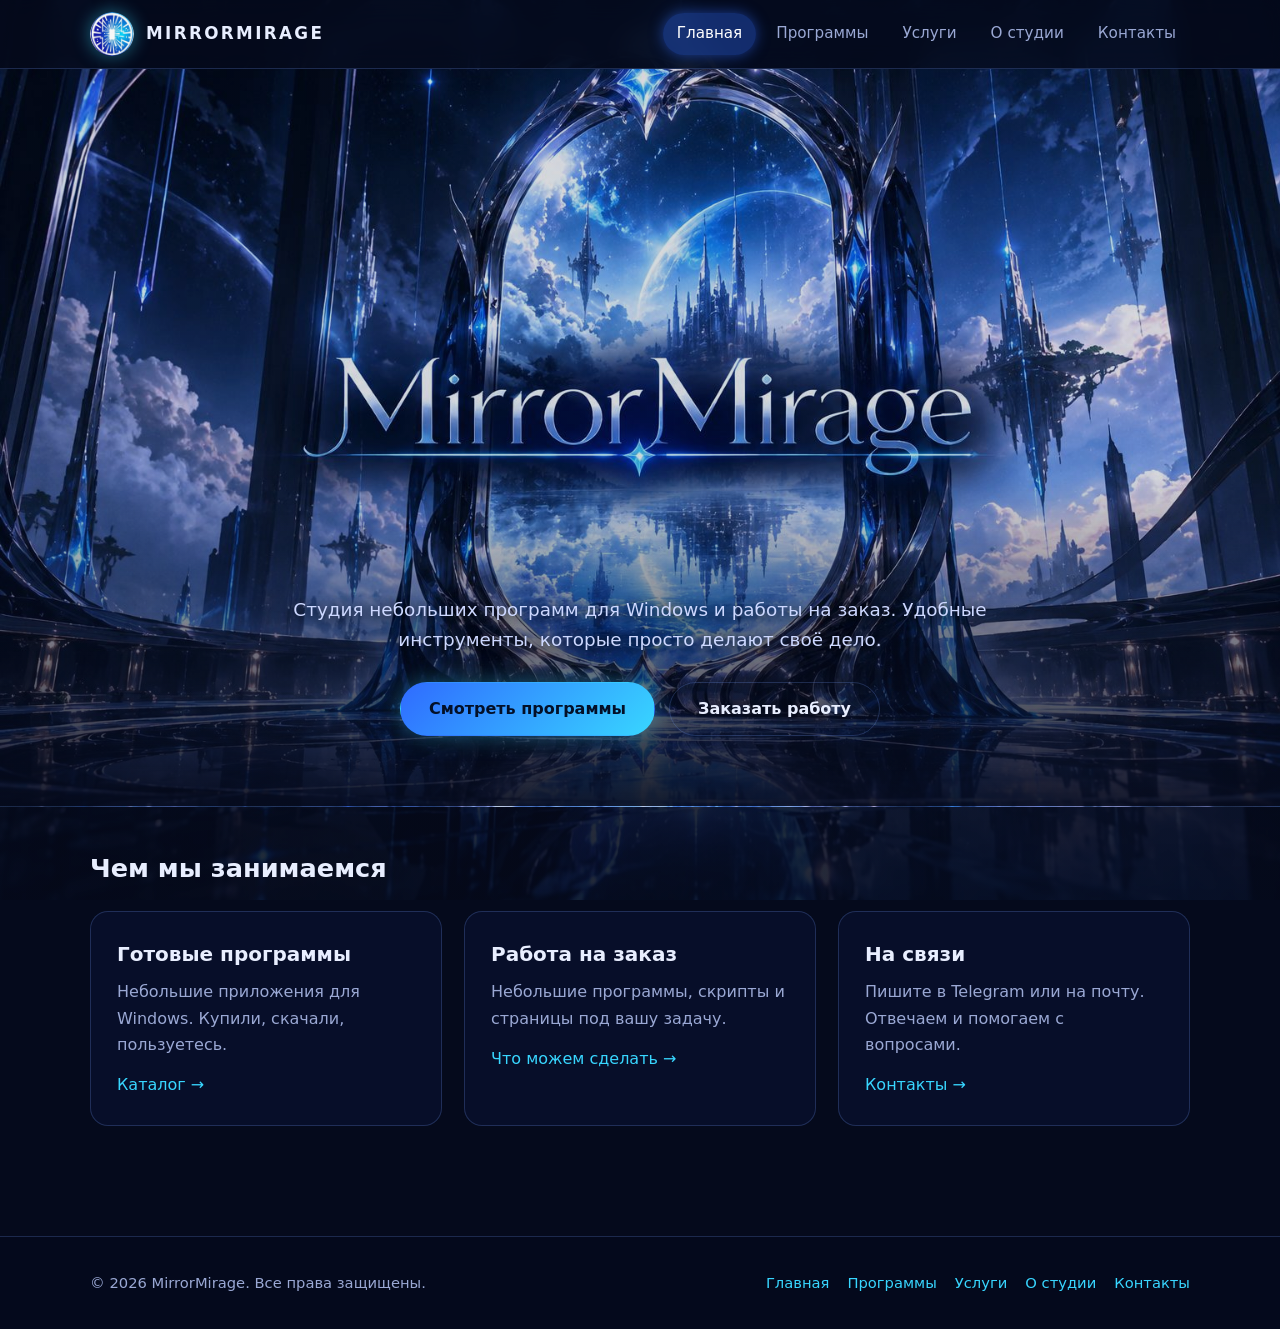
==== index.html @ e8e582c9 "Сайт студии MirrorMirage: публикация через GitHub Pages" ====
<!DOCTYPE html>
<html lang="ru">
<head>
  <meta charset="UTF-8">
  <meta name="viewport" content="width=device-width, initial-scale=1">
  <title>Главная — MirrorMirage</title>
  <meta name="description" content="MirrorMirage — студия программ для Windows и работы на заказ.">
  <link rel="icon" type="image/png" href="images/favicon.png">
  <link rel="stylesheet" href="style.css">
</head>
<body class="bg-portal">

<header class="site">
  <div class="container">
    <a class="brand" href="index.html">
      <img src="images/icon.png" alt="Логотип MirrorMirage">
      <span>MIRRORMIRAGE</span>
    </a>
    <nav><ul><li><a href="index.html" class="active">Главная</a></li><li><a href="programs.html">Программы</a></li><li><a href="services.html">Услуги</a></li><li><a href="about.html">О студии</a></li><li><a href="contacts.html">Контакты</a></li></ul></nav>
  </div>
</header>


<main>
  <section class="hero-banner">
    <div class="hero-inner">
      <h1 class="hero-title">MIRRORMIRAGE</h1>
      <p class="lead">Студия небольших программ для Windows и работы на заказ.
      Удобные инструменты, которые просто делают своё дело.</p>
      <div class="actions">
        <a class="btn" href="programs.html">Смотреть программы</a>
        <a class="btn ghost" href="services.html">Заказать работу</a>
      </div>
    </div>
  </section>

  <section class="block">
    <div class="container">
      <h2>Чем мы занимаемся</h2>
      <div class="grid">
        <div class="card">
          <h3>Готовые программы</h3>
          <p>Небольшие приложения для Windows. Купили, скачали, пользуетесь.</p>
          <a href="programs.html">Каталог →</a>
        </div>
        <div class="card">
          <h3>Работа на заказ</h3>
          <p>Небольшие программы, скрипты и страницы под вашу задачу.</p>
          <a href="services.html">Что можем сделать →</a>
        </div>
        <div class="card">
          <h3>На связи</h3>
          <p>Пишите в Telegram или на почту. Отвечаем и помогаем с вопросами.</p>
          <a href="contacts.html">Контакты →</a>
        </div>
      </div>
    </div>
  </section>
</main>


<footer class="site">
  <div class="container">
    <div>© 2026 MirrorMirage. Все права защищены.</div>
    <ul><li><a href="index.html">Главная</a></li><li><a href="programs.html">Программы</a></li><li><a href="services.html">Услуги</a></li><li><a href="about.html">О студии</a></li><li><a href="contacts.html">Контакты</a></li></ul>
  </div>
</footer>

</body>
</html>
---- style.css ----
/* ============================================================
   MirrorMirage — общий стиль сайта
   Все страницы подключают этот один файл.
   Хотите поменять цвет сайта — меняйте значения в блоке :root.
   ============================================================ */

:root {
  --bg: #050a1c;            /* самый тёмный синий — основа фона */
  --bg-2: #0a1233;          /* чуть светлее, для карточек */
  --blue: #2f6bff;          /* основной синий */
  --cyan: #38d6ff;          /* яркий голубой для свечения */
  --text: #e8eeff;          /* основной цвет текста */
  --muted: #9aa8d4;         /* приглушённый текст */
  --line: rgba(120, 160, 255, 0.22);   /* тонкие рамки */
  --glass: rgba(10, 18, 51, 0.62);     /* «матовое стекло» карточек */
}

* { box-sizing: border-box; margin: 0; padding: 0; }

html { scroll-behavior: smooth; }

body {
  font-family: "Segoe UI", Roboto, system-ui, sans-serif;
  background: var(--bg);
  color: var(--text);
  line-height: 1.65;
  min-height: 100vh;
  /* Фоновая картинка страницы задаётся классом на <body> */
  background-size: cover;
  background-position: center;
  background-attachment: fixed;
}
/* Тёмная вуаль поверх картинки, чтобы текст читался */
body::before {
  content: "";
  position: fixed; inset: 0; z-index: -1;
  background: linear-gradient(180deg, rgba(5,10,28,.72) 0%, rgba(5,10,28,.88) 100%);
}
body.bg-portal  { background-image: url("images/bg-portal.jpg"); }
body.bg-citadel { background-image: url("images/bg-citadel.jpg"); }

a { color: var(--cyan); text-decoration: none; }
a:hover { text-decoration: underline; }

.container { width: min(1100px, 92%); margin: 0 auto; }

/* ---------- Шапка ---------- */
header.site {
  position: sticky; top: 0; z-index: 10;
  background: rgba(5, 10, 28, .72);
  backdrop-filter: blur(12px);
  border-bottom: 1px solid var(--line);
}
header.site .container {
  display: flex; align-items: center; justify-content: space-between;
  padding: 12px 0; gap: 16px; flex-wrap: wrap;
}
.brand { display: flex; align-items: center; gap: 12px; color: var(--text); }
.brand:hover { text-decoration: none; }
.brand img { width: 44px; height: 44px; border-radius: 50%; box-shadow: 0 0 18px rgba(56,214,255,.45); }
.brand span { font-weight: 700; letter-spacing: .14em; font-size: 1.05rem; }

nav ul { list-style: none; display: flex; gap: 6px; flex-wrap: wrap; }
nav a {
  display: block; padding: 8px 14px; border-radius: 999px;
  color: var(--muted); font-size: .95rem; transition: .2s;
}
nav a:hover { color: var(--text); background: rgba(47,107,255,.18); text-decoration: none; }
nav a.active { color: #fff; background: rgba(47,107,255,.35); box-shadow: 0 0 14px rgba(47,107,255,.5); }

/* ---------- Кнопки ---------- */
.btn {
  display: inline-block; padding: 13px 28px; border-radius: 999px;
  font-weight: 600; border: 1px solid transparent; cursor: pointer;
  background: linear-gradient(135deg, var(--blue), var(--cyan));
  color: #031028; transition: .25s; font-size: 1rem;
  box-shadow: 0 0 22px rgba(56,214,255,.35);
}
.btn:hover { transform: translateY(-2px); box-shadow: 0 0 34px rgba(56,214,255,.6); text-decoration: none; }
.btn.ghost {
  background: transparent; color: var(--text);
  border-color: var(--line); box-shadow: none;
}
.btn.ghost:hover { border-color: var(--cyan); box-shadow: 0 0 18px rgba(56,214,255,.3); }

/* ---------- Главный экран ---------- */
.hero { text-align: center; padding: 110px 0 90px; }
.hero img.big-icon {
  width: 150px; height: 150px; border-radius: 50%;
  box-shadow: 0 0 50px rgba(56,214,255,.55);
  animation: float 6s ease-in-out infinite;
}
@keyframes float { 50% { transform: translateY(-12px); } }
.hero h1 {
  font-size: clamp(2.2rem, 6vw, 4rem); margin: 28px 0 14px;
  letter-spacing: .08em;
  background: linear-gradient(90deg, #fff, var(--cyan));
  -webkit-background-clip: text; background-clip: text; color: transparent;
}
.hero p.lead { max-width: 640px; margin: 0 auto 34px; color: var(--muted); font-size: 1.15rem; }
.hero .actions { display: flex; gap: 14px; justify-content: center; flex-wrap: wrap; }

/* ---------- Заголовок страницы ---------- */
.page-title { text-align: center; padding: 70px 0 30px; }
.page-title h1 {
  font-size: clamp(1.9rem, 4.5vw, 2.8rem); letter-spacing: .06em;
  background: linear-gradient(90deg, #fff, var(--cyan));
  -webkit-background-clip: text; background-clip: text; color: transparent;
}
.page-title p { color: var(--muted); max-width: 620px; margin: 12px auto 0; }

/* ---------- Секции и карточки ---------- */
section.block { padding: 40px 0; }
section.block > .container > h2 { margin-bottom: 22px; font-size: 1.6rem; }

.grid { display: grid; gap: 22px; grid-template-columns: repeat(auto-fit, minmax(260px, 1fr)); }

.card {
  background: var(--glass); border: 1px solid var(--line);
  border-radius: 18px; padding: 26px;
  backdrop-filter: blur(8px); transition: .25s;
}
.card:hover { border-color: var(--cyan); box-shadow: 0 0 28px rgba(56,214,255,.18); transform: translateY(-3px); }
.card h3 { margin-bottom: 8px; font-size: 1.25rem; }
.card p { color: var(--muted); margin-bottom: 14px; }
.card .tag {
  display: inline-block; font-size: .78rem; padding: 3px 10px; border-radius: 999px;
  background: rgba(56,214,255,.14); color: var(--cyan); margin-bottom: 12px;
}
.card .price { font-size: 1.1rem; font-weight: 700; color: #fff; margin: 4px 0 16px; }
.card .placeholder-shot {
  height: 140px; border-radius: 12px; margin-bottom: 16px;
  border: 1px dashed var(--line); display: grid; place-items: center;
  color: var(--muted); font-size: .85rem;
  background: repeating-linear-gradient(45deg, rgba(47,107,255,.06) 0 10px, transparent 10px 20px);
}

.steps { counter-reset: step; list-style: none; display: grid; gap: 16px; }
.steps li {
  counter-increment: step; background: var(--glass); border: 1px solid var(--line);
  border-radius: 14px; padding: 18px 20px 18px 66px; position: relative;
}
.steps li::before {
  content: counter(step); position: absolute; left: 18px; top: 50%; transform: translateY(-50%);
  width: 34px; height: 34px; border-radius: 50%; display: grid; place-items: center;
  background: linear-gradient(135deg, var(--blue), var(--cyan)); color: #031028; font-weight: 700;
}

.note {
  border-left: 3px solid var(--cyan); background: rgba(56,214,255,.08);
  padding: 14px 18px; border-radius: 0 12px 12px 0; color: var(--muted); margin-top: 22px;
}

/* ---------- Подвал ---------- */
footer.site {
  margin-top: 70px; padding: 34px 0; border-top: 1px solid var(--line);
  background: rgba(5, 10, 28, .75); color: var(--muted); font-size: .92rem;
}
footer.site .container { display: flex; justify-content: space-between; gap: 20px; flex-wrap: wrap; align-items: center; }
footer.site ul { list-style: none; display: flex; gap: 18px; flex-wrap: wrap; }

/* ---------- Телефон ---------- */
@media (max-width: 640px) {
  body { background-attachment: scroll; }
  .hero { padding: 70px 0 60px; }
  header.site .container { justify-content: center; }
}

/* ---------- Баннер главной страницы ----------
   На картинке уже написано «MirrorMirage», поэтому на компьютере
   заголовок скрыт (но остаётся для поисковиков и экранных чтецов),
   а на телефоне картинка обрезается и заголовок показывается текстом. */
.hero-banner {
  min-height: 82vh; display: flex; align-items: flex-end; justify-content: center;
  text-align: center; padding: 40px 0 70px;
  background:
    linear-gradient(180deg, rgba(5,10,28,.15) 0%, rgba(5,10,28,.15) 55%, rgba(5,10,28,.92) 100%),
    url("images/bg-citadel.jpg") center / cover no-repeat;
  border-bottom: 1px solid var(--line);
}
.hero-inner { width: min(760px, 92%); }
.hero-title {
  position: absolute; width: 1px; height: 1px; overflow: hidden; clip: rect(0 0 0 0);
}
.hero-banner .lead { color: #cdd8ff; font-size: 1.15rem; margin: 0 auto 26px; text-shadow: 0 2px 12px #000; }
.hero-banner .actions { display: flex; gap: 14px; justify-content: center; flex-wrap: wrap; }

@media (max-width: 700px) {
  .hero-banner {
    min-height: 70vh; align-items: center;
    background:
      linear-gradient(180deg, rgba(5,10,28,.55), rgba(5,10,28,.85)),
      url("images/bg-portal.jpg") center / cover no-repeat;
  }
  .hero-title {
    position: static; width: auto; height: auto; clip: auto; overflow: visible;
    font-size: 2.2rem; letter-spacing: .08em; margin-bottom: 14px;
    background: linear-gradient(90deg, #fff, var(--cyan));
    -webkit-background-clip: text; background-clip: text; color: transparent;
  }
}
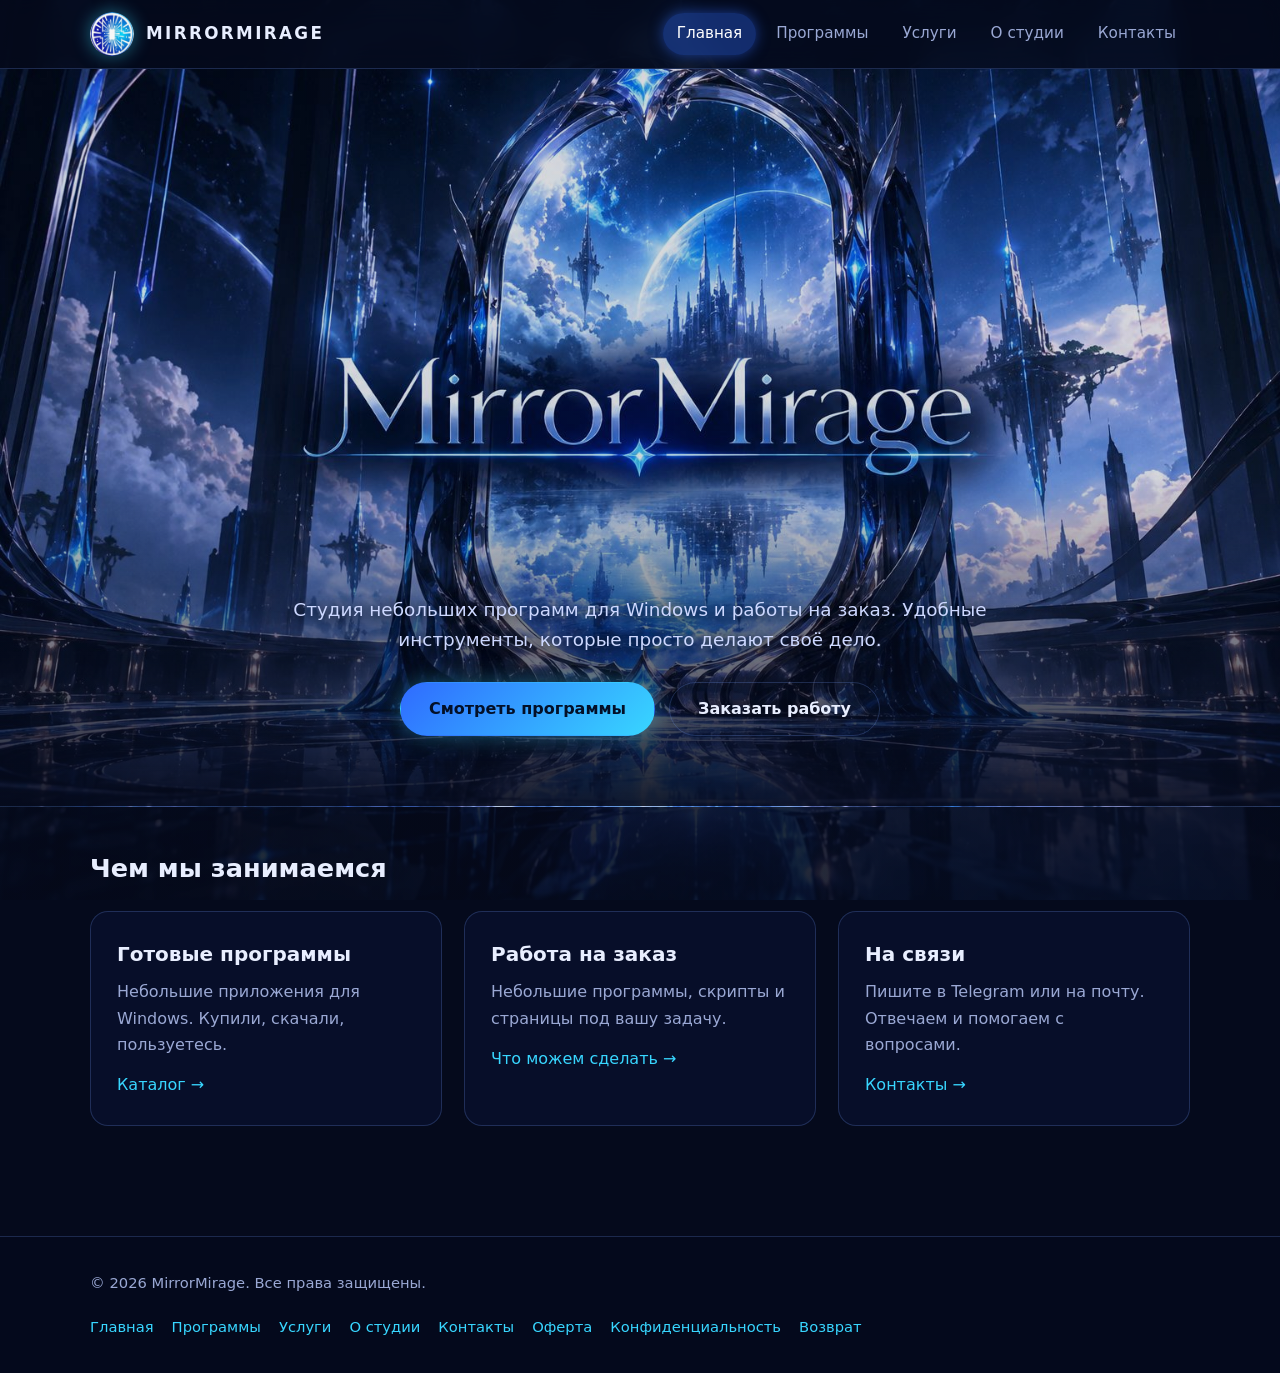
==== commit 913c25a2: "Юридические страницы для Robokassa: оферта, конфиденциальность, возврат, оплата прошла/не прошла Co-" ====
--- a/index.html
+++ b/index.html
@@ -62,7 +62,7 @@
 <footer class="site">
   <div class="container">
     <div>© 2026 MirrorMirage. Все права защищены.</div>
-    <ul><li><a href="index.html">Главная</a></li><li><a href="programs.html">Программы</a></li><li><a href="services.html">Услуги</a></li><li><a href="about.html">О студии</a></li><li><a href="contacts.html">Контакты</a></li></ul>
+    <ul><li><a href="index.html">Главная</a></li><li><a href="programs.html">Программы</a></li><li><a href="services.html">Услуги</a></li><li><a href="about.html">О студии</a></li><li><a href="contacts.html">Контакты</a></li><li><a href="oferta.html">Оферта</a></li><li><a href="privacy.html">Конфиденциальность</a></li><li><a href="refund.html">Возврат</a></li></ul>
   </div>
 </footer>
 
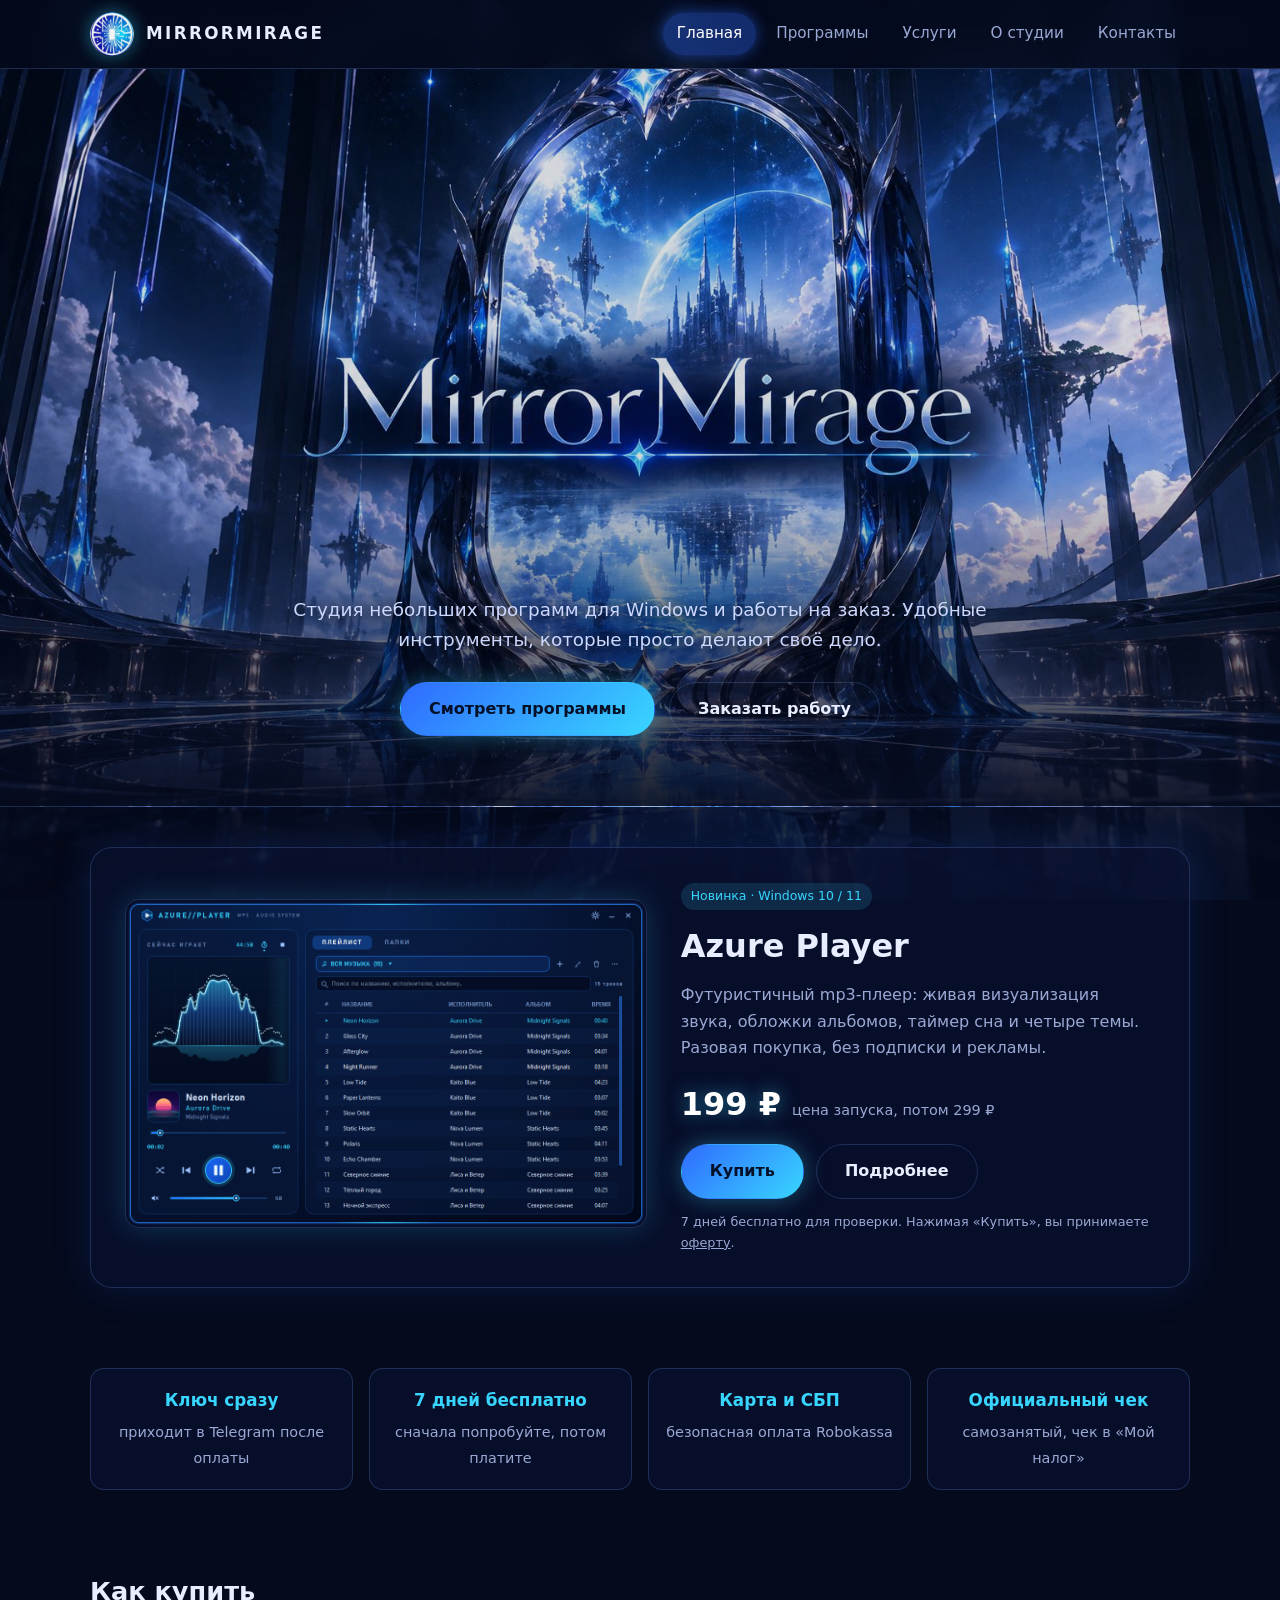
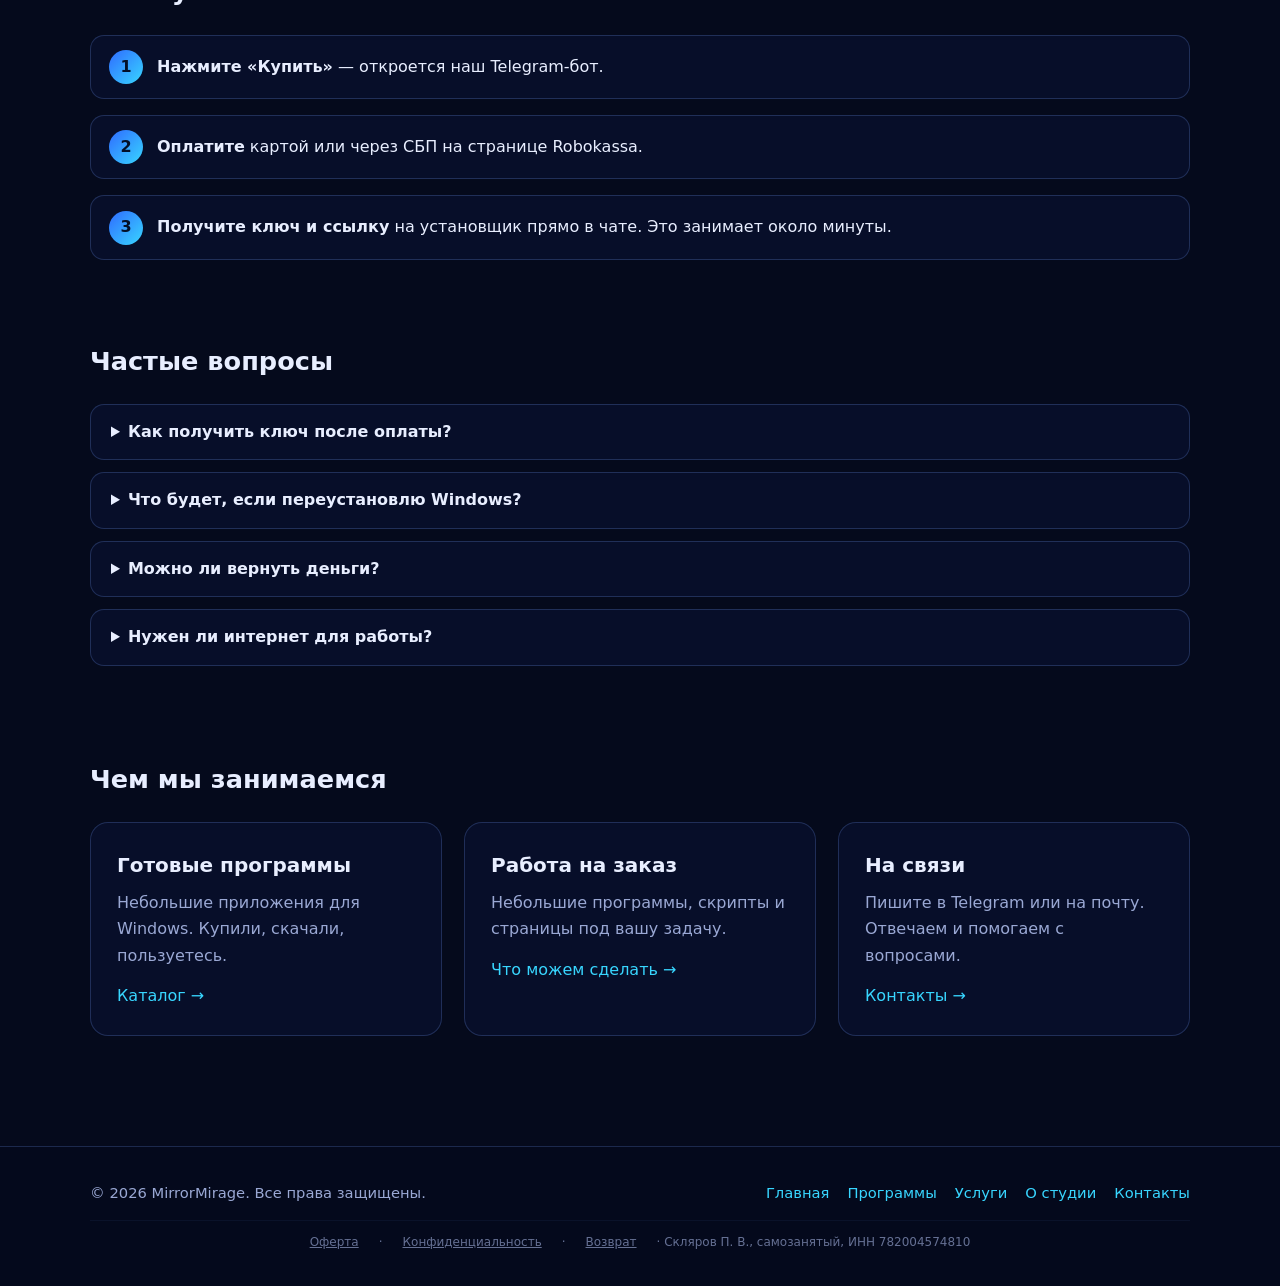
==== commit 0e468987: "Сайт как магазин: витрина, кнопки «Купить», блок доверия, FAQ, мелкие юр. ссылки Co-Authored-By: Cla" ====
--- a/index.html
+++ b/index.html
@@ -36,6 +36,57 @@
 
   <section class="block">
     <div class="container">
+      <div class="showcase">
+        <a href="azure-player.html"><img src="images/azure-player/library.png" alt="Azure Player — плеер для mp3"></a>
+        <div>
+          <span class="tag">Новинка · Windows 10 / 11</span>
+          <h2>Azure Player</h2>
+          <p>Футуристичный mp3-плеер: живая визуализация звука, обложки альбомов, таймер сна и четыре темы. Разовая покупка, без подписки и рекламы.</p>
+          <div class="price-big">199 ₽ <small>цена запуска, потом 299 ₽</small></div>
+          <div class="actions">
+            <a class="btn" href="https://t.me/Mirrormiragebot?start=buy_azure_player">Купить</a>
+            <a class="btn ghost" href="azure-player.html">Подробнее</a>
+          </div>
+          <p class="fine">7 дней бесплатно для проверки. Нажимая «Купить», вы принимаете <a href="oferta.html">оферту</a>.</p>
+        </div>
+      </div>
+    </div>
+  </section>
+
+  <section class="block">
+    <div class="container">
+      <div class="trust">
+        <div><b>Ключ сразу</b><span>приходит в Telegram после оплаты</span></div>
+        <div><b>7 дней бесплатно</b><span>сначала попробуйте, потом платите</span></div>
+        <div><b>Карта и СБП</b><span>безопасная оплата Robokassa</span></div>
+        <div><b>Официальный чек</b><span>самозанятый, чек в «Мой налог»</span></div>
+      </div>
+    </div>
+  </section>
+
+  <section class="block">
+    <div class="container">
+      <h2>Как купить</h2>
+      <ol class="steps">
+        <li><b>Нажмите «Купить»</b> — откроется наш Telegram-бот.</li>
+        <li><b>Оплатите</b> картой или через СБП на странице Robokassa.</li>
+        <li><b>Получите ключ и ссылку</b> на установщик прямо в чате. Это занимает около минуты.</li>
+      </ol>
+    </div>
+  </section>
+
+  <section class="block">
+    <div class="container">
+      <h2>Частые вопросы</h2>
+      <details class="faq"><summary>Как получить ключ после оплаты?</summary><p>Бот пришлёт его в Telegram сам, как только оплата пройдёт. Если вдруг не пришёл, напишите нам в Telegram или на почту, мы выдадим вручную.</p></details>
+      <details class="faq"><summary>Что будет, если переустановлю Windows?</summary><p>Напишите нам в Telegram или на почту, мы поможем восстановить доступ.</p></details>
+      <details class="faq"><summary>Можно ли вернуть деньги?</summary><p>Да, если ключ не пришёл, не активируется по нашей вине или программа не запустилась и мы не смогли это исправить: полностью, в течение 14 дней. Подробности на странице <a href="refund.html">возврата</a>. Но сначала можно 7 дней пользоваться бесплатно.</p></details>
+      <details class="faq"><summary>Нужен ли интернет для работы?</summary><p>Нет, плеер работает без интернета.</p></details>
+    </div>
+  </section>
+
+  <section class="block">
+    <div class="container">
       <h2>Чем мы занимаемся</h2>
       <div class="grid">
         <div class="card">
@@ -62,7 +113,10 @@
 <footer class="site">
   <div class="container">
     <div>© 2026 MirrorMirage. Все права защищены.</div>
-    <ul><li><a href="index.html">Главная</a></li><li><a href="programs.html">Программы</a></li><li><a href="services.html">Услуги</a></li><li><a href="about.html">О студии</a></li><li><a href="contacts.html">Контакты</a></li><li><a href="oferta.html">Оферта</a></li><li><a href="privacy.html">Конфиденциальность</a></li><li><a href="refund.html">Возврат</a></li></ul>
+    <ul><li><a href="index.html">Главная</a></li><li><a href="programs.html">Программы</a></li><li><a href="services.html">Услуги</a></li><li><a href="about.html">О студии</a></li><li><a href="contacts.html">Контакты</a></li></ul>
+  </div>
+  <div class="container legal">
+    <a href="oferta.html">Оферта</a> · <a href="privacy.html">Конфиденциальность</a> · <a href="refund.html">Возврат</a> · Скляров П. В., самозанятый, ИНН 782004574810
   </div>
 </footer>
 
--- a/style.css
+++ b/style.css
@@ -199,3 +199,39 @@
     -webkit-background-clip: text; background-clip: text; color: transparent;
   }
 }
+
+/* ---------- Магазин: витрина, доверие, вопросы ---------- */
+.card .price small { display: block; font-size: .8rem; font-weight: 400; color: var(--muted); }
+.card .btn + .btn { margin-left: 8px; }
+
+.showcase {
+  display: grid; gap: 34px; grid-template-columns: 1.1fr 1fr; align-items: center;
+  background: var(--glass); border: 1px solid var(--line); border-radius: 22px;
+  padding: 34px; box-shadow: 0 0 40px rgba(47,107,255,.15);
+}
+.showcase img { width: 100%; border-radius: 14px; border: 1px solid var(--line); box-shadow: 0 0 30px rgba(56,214,255,.2); }
+.showcase .tag { display: inline-block; font-size: .78rem; padding: 3px 10px; border-radius: 999px; background: rgba(56,214,255,.14); color: var(--cyan); }
+.showcase h2 { font-size: 2rem; margin: 10px 0; }
+.showcase p { color: var(--muted); margin-bottom: 16px; }
+.showcase .price-big { font-size: 2rem; font-weight: 700; color: #fff; text-shadow: 0 0 18px rgba(56,214,255,.5); margin-bottom: 4px; }
+.showcase .price-big small { font-size: .9rem; font-weight: 400; color: var(--muted); text-shadow: none; }
+.showcase .actions { display: flex; gap: 12px; flex-wrap: wrap; margin-top: 14px; }
+.showcase .fine { font-size: .8rem; margin: 12px 0 0; }
+
+.trust { display: grid; gap: 16px; grid-template-columns: repeat(auto-fit, minmax(200px, 1fr)); }
+.trust div { text-align: center; padding: 18px 14px; border: 1px solid var(--line); border-radius: 14px; background: var(--glass); }
+.trust b { display: block; color: var(--cyan); font-size: 1.05rem; margin-bottom: 4px; }
+.trust span { color: var(--muted); font-size: .9rem; }
+
+details.faq { background: var(--glass); border: 1px solid var(--line); border-radius: 14px; padding: 14px 20px; margin-bottom: 12px; }
+details.faq summary { cursor: pointer; font-weight: 600; }
+details.faq p { color: var(--muted); margin-top: 10px; }
+
+/* Юридические ссылки: мелко и спокойно, но всегда доступны */
+footer.site .legal { margin-top: 14px; padding-top: 12px; border-top: 1px solid rgba(120,160,255,.1); font-size: .75rem; opacity: .65; justify-content: center; }
+footer.site .legal a { color: var(--muted); text-decoration: underline; }
+footer.site .legal a:hover { color: var(--text); }
+.fine { font-size: .8rem; color: var(--muted); }
+.fine a { color: var(--muted); text-decoration: underline; }
+
+@media (max-width: 800px) { .showcase { grid-template-columns: 1fr; padding: 22px; } }
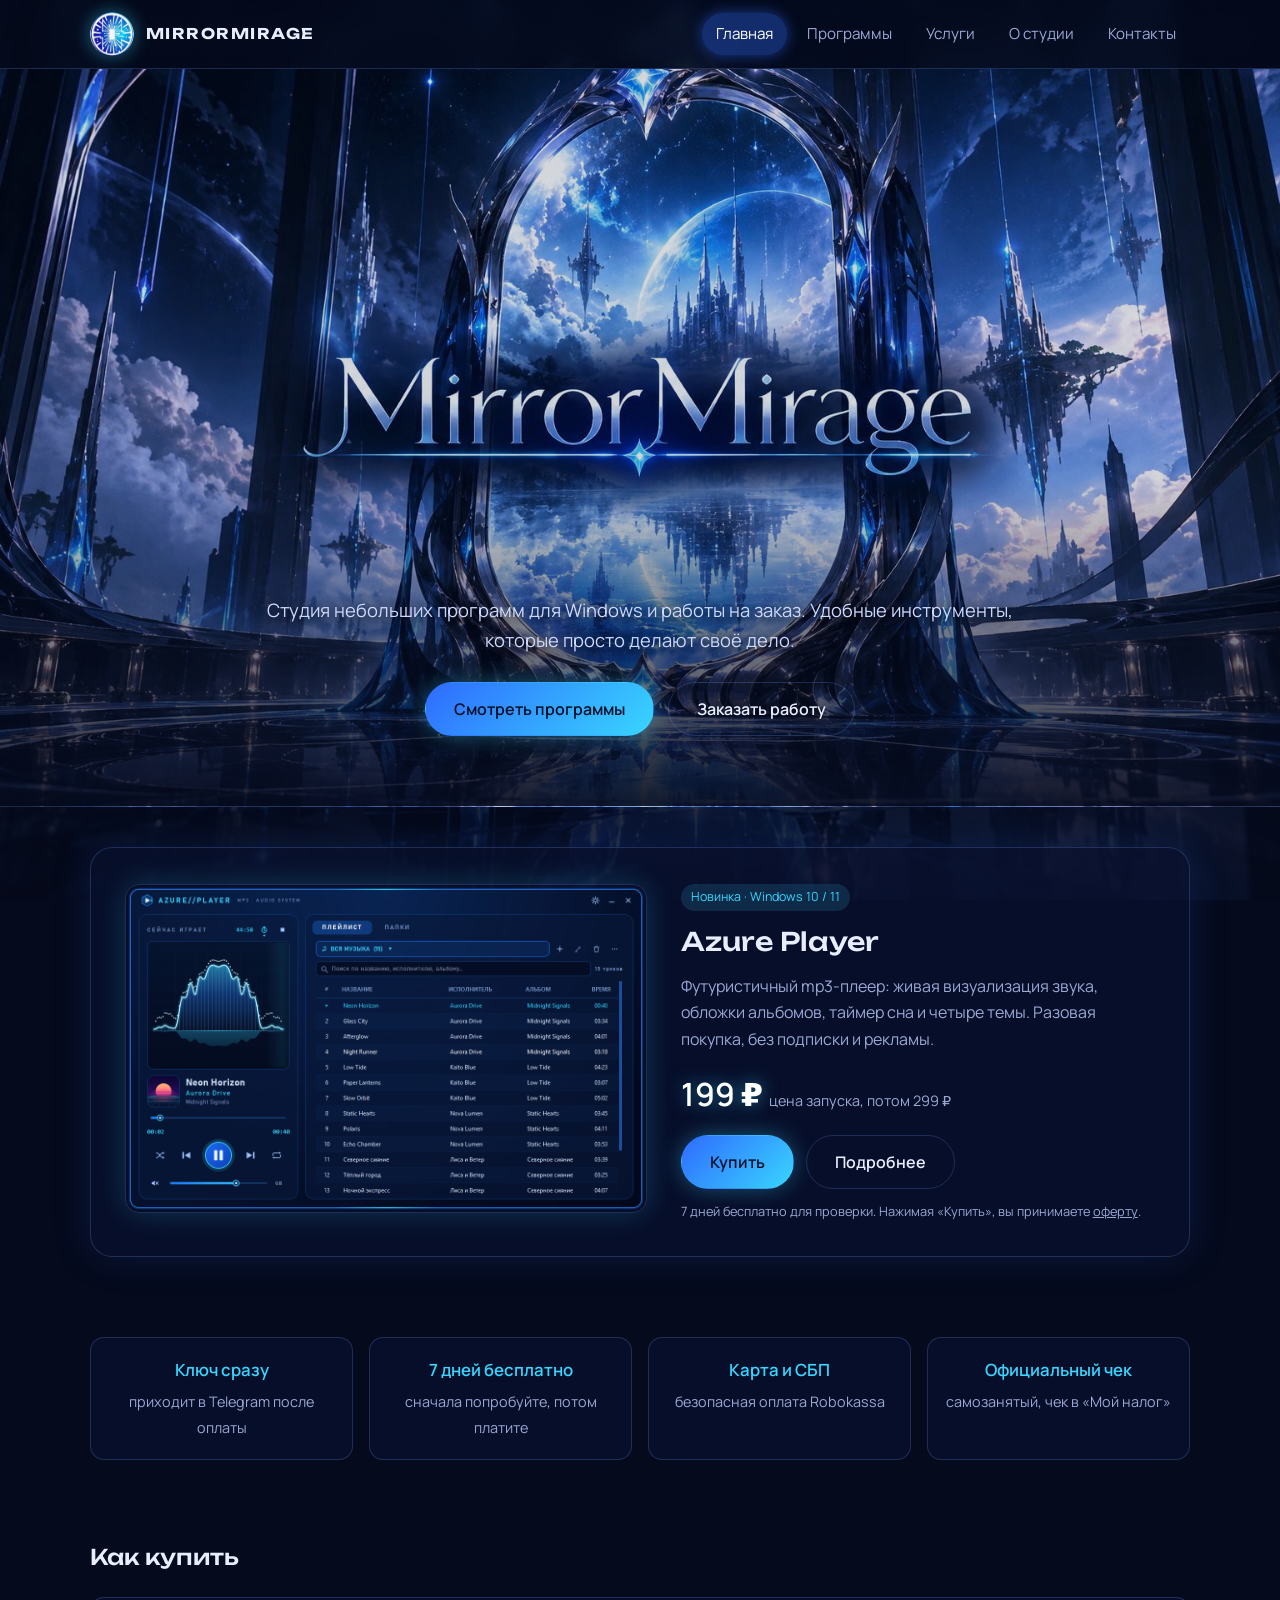
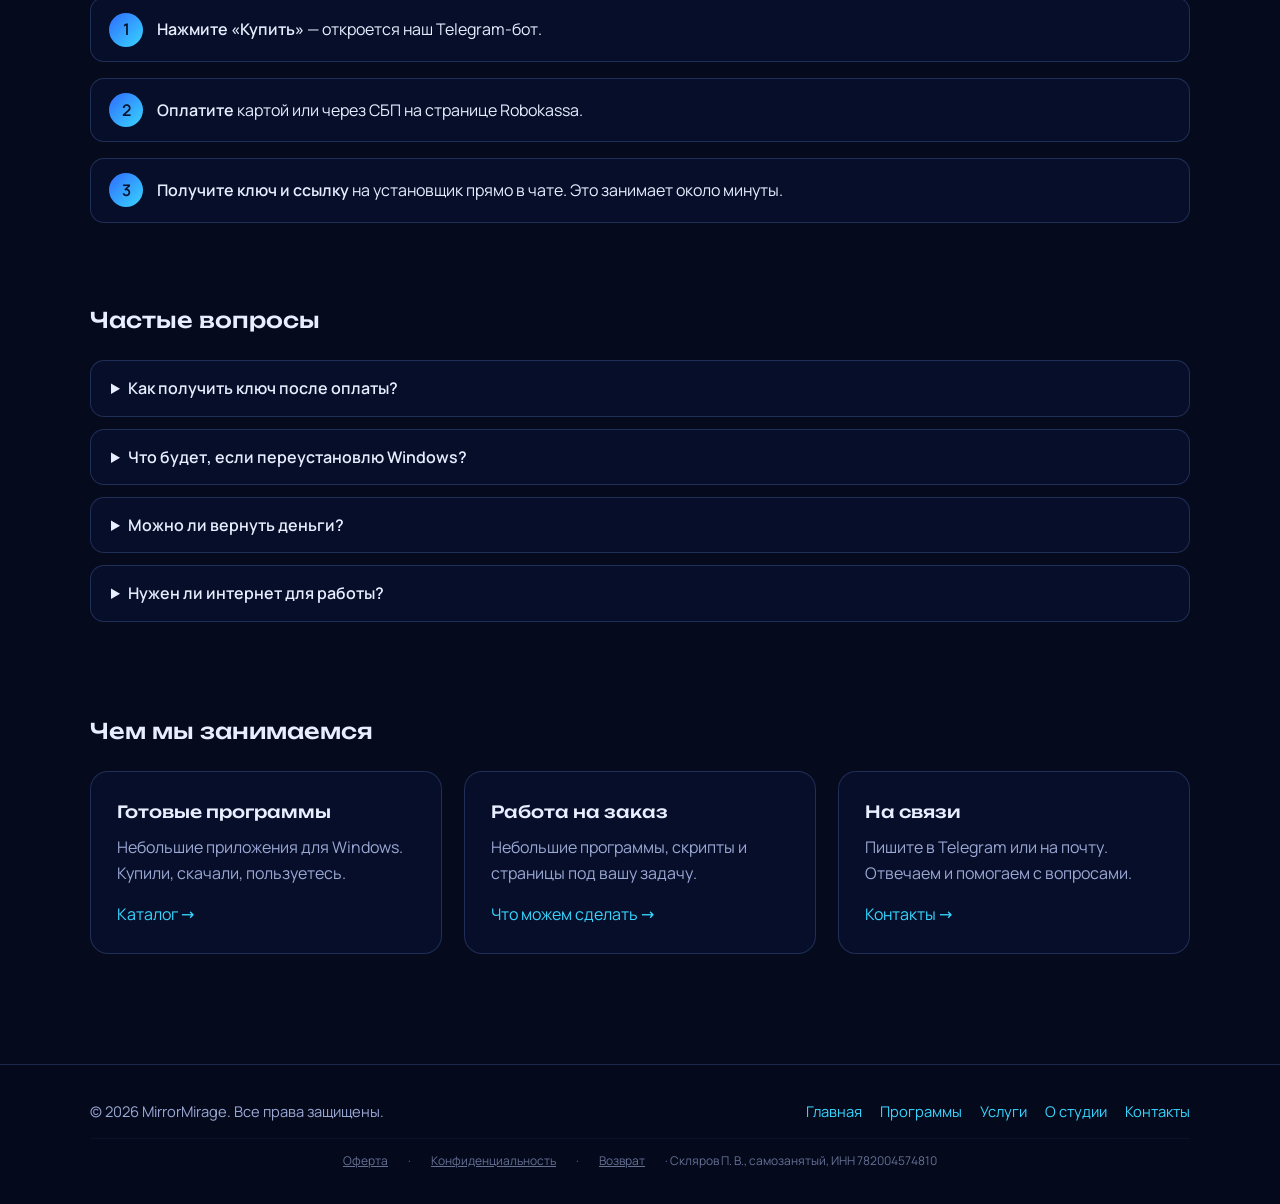
==== commit e9fcd46f: "Стиль: свои шрифты Unbounded и Manrope, каркас эффектов - fonts/: 8 файлов woff2 (кириллица и латини" ====
--- a/index.html
+++ b/index.html
@@ -7,6 +7,8 @@
   <meta name="description" content="MirrorMirage — студия программ для Windows и работы на заказ.">
   <link rel="icon" type="image/png" href="images/favicon.png">
   <link rel="stylesheet" href="style.css">
+  <script>document.documentElement.classList.add('js')</script>
+  <script src="crystals.js" defer></script>
 </head>
 <body class="bg-portal">
 
@@ -16,7 +18,8 @@
       <img src="images/icon.png" alt="Логотип MirrorMirage">
       <span>MIRRORMIRAGE</span>
     </a>
-    <nav><ul><li><a href="index.html" class="active">Главная</a></li><li><a href="programs.html">Программы</a></li><li><a href="services.html">Услуги</a></li><li><a href="about.html">О студии</a></li><li><a href="contacts.html">Контакты</a></li></ul></nav>
+    <button class="menu-toggle" type="button" aria-expanded="false" aria-controls="site-nav" aria-label="Меню"><span></span></button>
+    <nav id="site-nav"><ul><li><a href="index.html" class="active">Главная</a></li><li><a href="programs.html">Программы</a></li><li><a href="services.html">Услуги</a></li><li><a href="about.html">О студии</a></li><li><a href="contacts.html">Контакты</a></li></ul></nav>
   </div>
 </header>
 
--- a/style.css
+++ b/style.css
@@ -3,6 +3,49 @@
    Все страницы подключают этот один файл.
    Хотите поменять цвет сайта — меняйте значения в блоке :root.
    ============================================================ */
+
+/* ---------- Шрифты (свои файлы, без Google Fonts) ----------
+   Заголовки — Unbounded, текст — Manrope. Лицензия: fonts/OFL.txt */
+@font-face {
+  font-family: "Unbounded"; font-style: normal; font-weight: 500; font-display: swap;
+  src: url("fonts/unbounded-cyrillic-500-normal.woff2") format("woff2");
+  unicode-range: U+0301,U+0400-045F,U+0490-0491,U+04B0-04B1,U+2116;
+}
+@font-face {
+  font-family: "Unbounded"; font-style: normal; font-weight: 700; font-display: swap;
+  src: url("fonts/unbounded-cyrillic-700-normal.woff2") format("woff2");
+  unicode-range: U+0301,U+0400-045F,U+0490-0491,U+04B0-04B1,U+2116;
+}
+@font-face {
+  font-family: "Unbounded"; font-style: normal; font-weight: 500; font-display: swap;
+  src: url("fonts/unbounded-latin-500-normal.woff2") format("woff2");
+  unicode-range: U+0000-00FF,U+0131,U+0152-0153,U+02BB-02BC,U+02C6,U+02DA,U+02DC,U+0304,U+0308,U+0329,U+2000-206F,U+20AC,U+2122,U+2191,U+2193,U+2212,U+2215,U+FEFF,U+FFFD;
+}
+@font-face {
+  font-family: "Unbounded"; font-style: normal; font-weight: 700; font-display: swap;
+  src: url("fonts/unbounded-latin-700-normal.woff2") format("woff2");
+  unicode-range: U+0000-00FF,U+0131,U+0152-0153,U+02BB-02BC,U+02C6,U+02DA,U+02DC,U+0304,U+0308,U+0329,U+2000-206F,U+20AC,U+2122,U+2191,U+2193,U+2212,U+2215,U+FEFF,U+FFFD;
+}
+@font-face {
+  font-family: "Manrope"; font-style: normal; font-weight: 400; font-display: swap;
+  src: url("fonts/manrope-cyrillic-400-normal.woff2") format("woff2");
+  unicode-range: U+0301,U+0400-045F,U+0490-0491,U+04B0-04B1,U+2116;
+}
+@font-face {
+  font-family: "Manrope"; font-style: normal; font-weight: 600; font-display: swap;
+  src: url("fonts/manrope-cyrillic-600-normal.woff2") format("woff2");
+  unicode-range: U+0301,U+0400-045F,U+0490-0491,U+04B0-04B1,U+2116;
+}
+@font-face {
+  font-family: "Manrope"; font-style: normal; font-weight: 400; font-display: swap;
+  src: url("fonts/manrope-latin-400-normal.woff2") format("woff2");
+  unicode-range: U+0000-00FF,U+0131,U+0152-0153,U+02BB-02BC,U+02C6,U+02DA,U+02DC,U+0304,U+0308,U+0329,U+2000-206F,U+20AC,U+2122,U+2191,U+2193,U+2212,U+2215,U+FEFF,U+FFFD;
+}
+@font-face {
+  font-family: "Manrope"; font-style: normal; font-weight: 600; font-display: swap;
+  src: url("fonts/manrope-latin-600-normal.woff2") format("woff2");
+  unicode-range: U+0000-00FF,U+0131,U+0152-0153,U+02BB-02BC,U+02C6,U+02DA,U+02DC,U+0304,U+0308,U+0329,U+2000-206F,U+20AC,U+2122,U+2191,U+2193,U+2212,U+2215,U+FEFF,U+FFFD;
+}
 
 :root {
   --bg: #050a1c;            /* самый тёмный синий — основа фона */
@@ -13,6 +56,10 @@
   --muted: #9aa8d4;         /* приглушённый текст */
   --line: rgba(120, 160, 255, 0.22);   /* тонкие рамки */
   --glass: rgba(10, 18, 51, 0.62);     /* «матовое стекло» карточек */
+  --legal: #56628c;         /* приглушённые реквизиты в подвале (контраст ≈3.2:1 к --bg) */
+  --facet: rgba(150, 215, 255, 0.6);   /* светлая грань кристаллов */
+  --font-head: "Unbounded", "Segoe UI", Roboto, system-ui, sans-serif;
+  --font-body: "Manrope", "Segoe UI", Roboto, system-ui, sans-serif;
 }
 
 * { box-sizing: border-box; margin: 0; padding: 0; }
@@ -20,7 +67,8 @@
 html { scroll-behavior: smooth; }
 
 body {
-  font-family: "Segoe UI", Roboto, system-ui, sans-serif;
+  font-family: var(--font-body);
+  font-weight: 400;
   background: var(--bg);
   color: var(--text);
   line-height: 1.65;
@@ -39,6 +87,13 @@
 body.bg-portal  { background-image: url("images/bg-portal.jpg"); }
 body.bg-citadel { background-image: url("images/bg-citadel.jpg"); }
 
+button, input, select, textarea { font-family: inherit; }
+
+/* Заголовки — Unbounded (он широкий, поэтому размеры и разрядка скромнее) */
+h1, h2, h3, .brand span, .hero-title { font-family: var(--font-head); font-weight: 500; }
+h1, .hero-title, .brand span { font-weight: 700; }
+b, strong, summary, .btn { font-weight: 600; }
+
 a { color: var(--cyan); text-decoration: none; }
 a:hover { text-decoration: underline; }
 
@@ -58,7 +113,10 @@
 .brand { display: flex; align-items: center; gap: 12px; color: var(--text); }
 .brand:hover { text-decoration: none; }
 .brand img { width: 44px; height: 44px; border-radius: 50%; box-shadow: 0 0 18px rgba(56,214,255,.45); }
-.brand span { font-weight: 700; letter-spacing: .14em; font-size: 1.05rem; }
+.brand span { letter-spacing: .1em; font-size: .92rem; }
+
+/* Кнопка-бургер: оформляется в задаче 2, пока скрыта */
+.menu-toggle { display: none; }
 
 nav ul { list-style: none; display: flex; gap: 6px; flex-wrap: wrap; }
 nav a {
@@ -92,8 +150,8 @@
 }
 @keyframes float { 50% { transform: translateY(-12px); } }
 .hero h1 {
-  font-size: clamp(2.2rem, 6vw, 4rem); margin: 28px 0 14px;
-  letter-spacing: .08em;
+  font-size: clamp(1.8rem, 5vw, 3.2rem); margin: 28px 0 14px;
+  letter-spacing: .04em;
   background: linear-gradient(90deg, #fff, var(--cyan));
   -webkit-background-clip: text; background-clip: text; color: transparent;
 }
@@ -103,7 +161,7 @@
 /* ---------- Заголовок страницы ---------- */
 .page-title { text-align: center; padding: 70px 0 30px; }
 .page-title h1 {
-  font-size: clamp(1.9rem, 4.5vw, 2.8rem); letter-spacing: .06em;
+  font-size: clamp(1.5rem, 4vw, 2.3rem); letter-spacing: .03em; line-height: 1.25;
   background: linear-gradient(90deg, #fff, var(--cyan));
   -webkit-background-clip: text; background-clip: text; color: transparent;
 }
@@ -111,7 +169,7 @@
 
 /* ---------- Секции и карточки ---------- */
 section.block { padding: 40px 0; }
-section.block > .container > h2 { margin-bottom: 22px; font-size: 1.6rem; }
+section.block > .container > h2 { margin-bottom: 22px; font-size: 1.35rem; }
 
 .grid { display: grid; gap: 22px; grid-template-columns: repeat(auto-fit, minmax(260px, 1fr)); }
 
@@ -121,7 +179,7 @@
   backdrop-filter: blur(8px); transition: .25s;
 }
 .card:hover { border-color: var(--cyan); box-shadow: 0 0 28px rgba(56,214,255,.18); transform: translateY(-3px); }
-.card h3 { margin-bottom: 8px; font-size: 1.25rem; }
+.card h3 { margin-bottom: 8px; font-size: 1.05rem; }
 .card p { color: var(--muted); margin-bottom: 14px; }
 .card .tag {
   display: inline-block; font-size: .78rem; padding: 3px 10px; border-radius: 999px;
@@ -194,7 +252,7 @@
   }
   .hero-title {
     position: static; width: auto; height: auto; clip: auto; overflow: visible;
-    font-size: 2.2rem; letter-spacing: .08em; margin-bottom: 14px;
+    font-size: 1.7rem; letter-spacing: .04em; margin-bottom: 14px;
     background: linear-gradient(90deg, #fff, var(--cyan));
     -webkit-background-clip: text; background-clip: text; color: transparent;
   }
@@ -211,7 +269,7 @@
 }
 .showcase img { width: 100%; border-radius: 14px; border: 1px solid var(--line); box-shadow: 0 0 30px rgba(56,214,255,.2); }
 .showcase .tag { display: inline-block; font-size: .78rem; padding: 3px 10px; border-radius: 999px; background: rgba(56,214,255,.14); color: var(--cyan); }
-.showcase h2 { font-size: 2rem; margin: 10px 0; }
+.showcase h2 { font-size: 1.6rem; margin: 10px 0; }
 .showcase p { color: var(--muted); margin-bottom: 16px; }
 .showcase .price-big { font-size: 2rem; font-weight: 700; color: #fff; text-shadow: 0 0 18px rgba(56,214,255,.5); margin-bottom: 4px; }
 .showcase .price-big small { font-size: .9rem; font-weight: 400; color: var(--muted); text-shadow: none; }
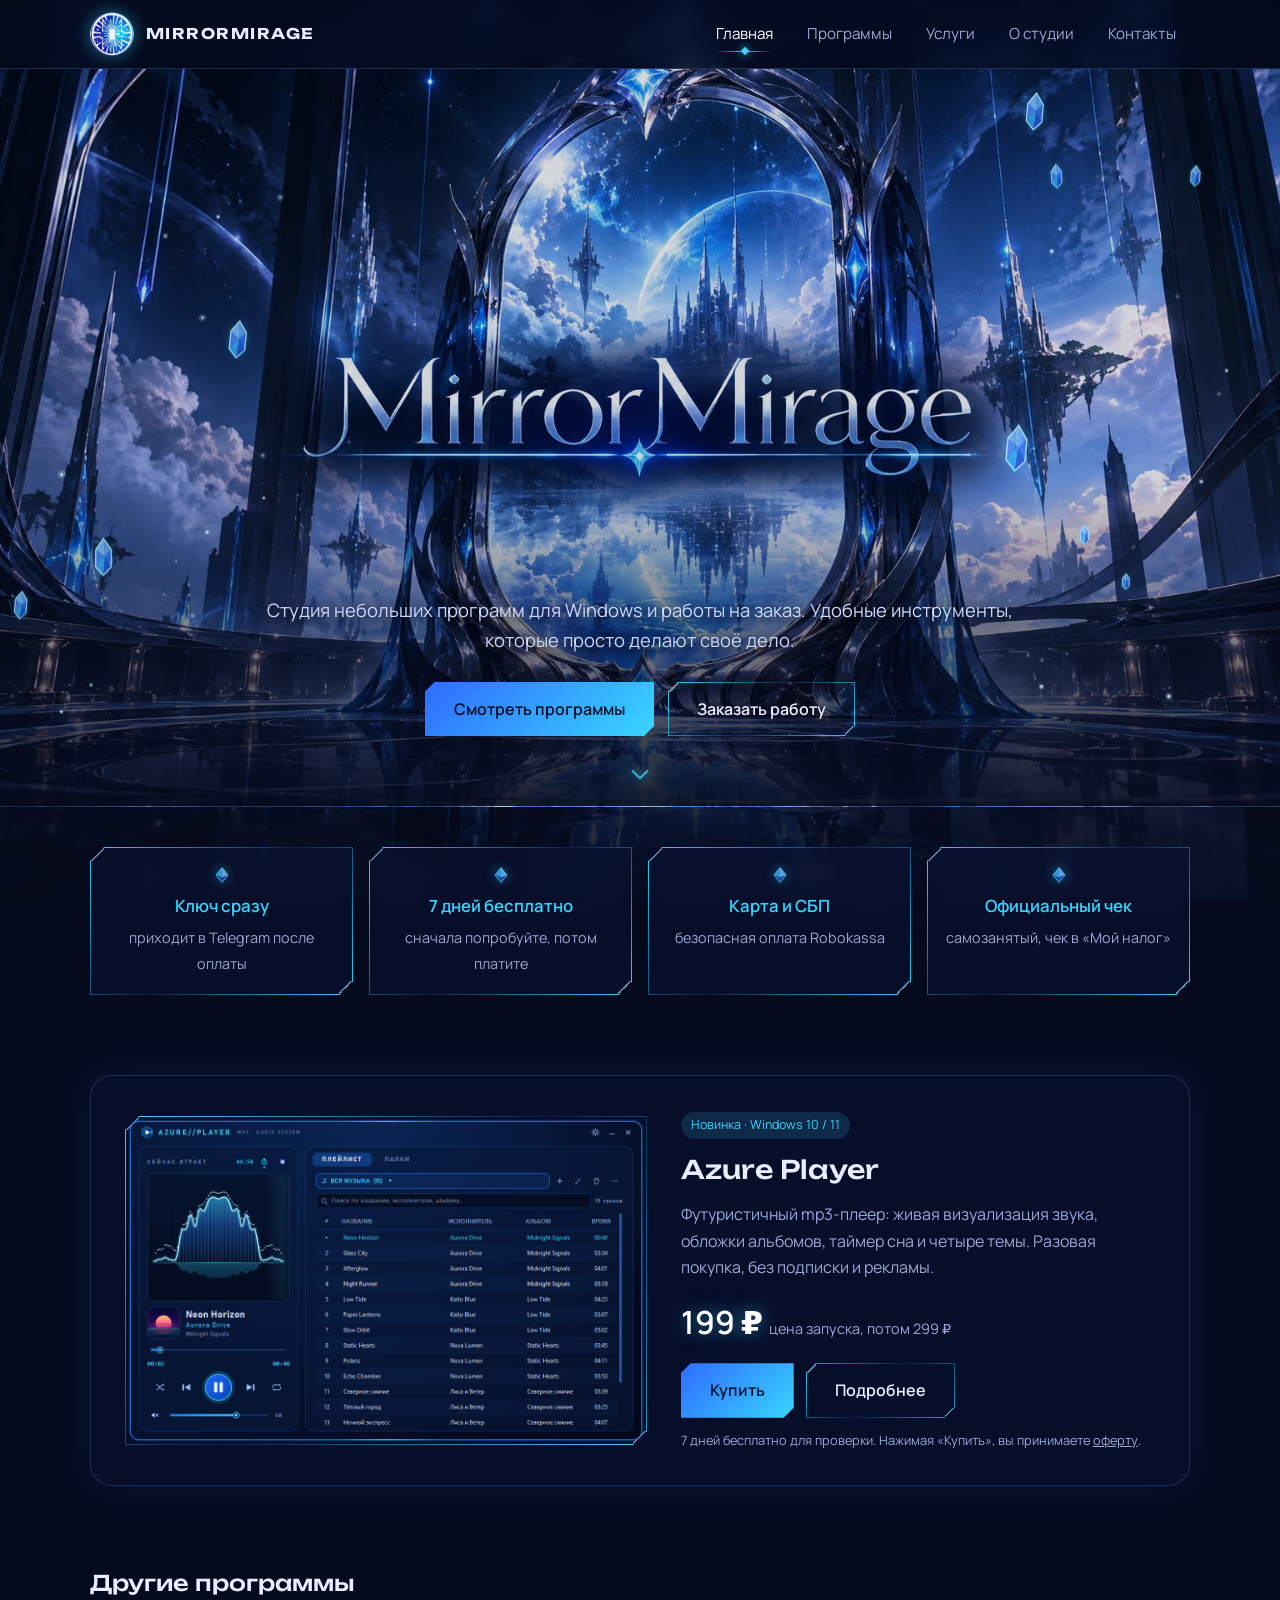
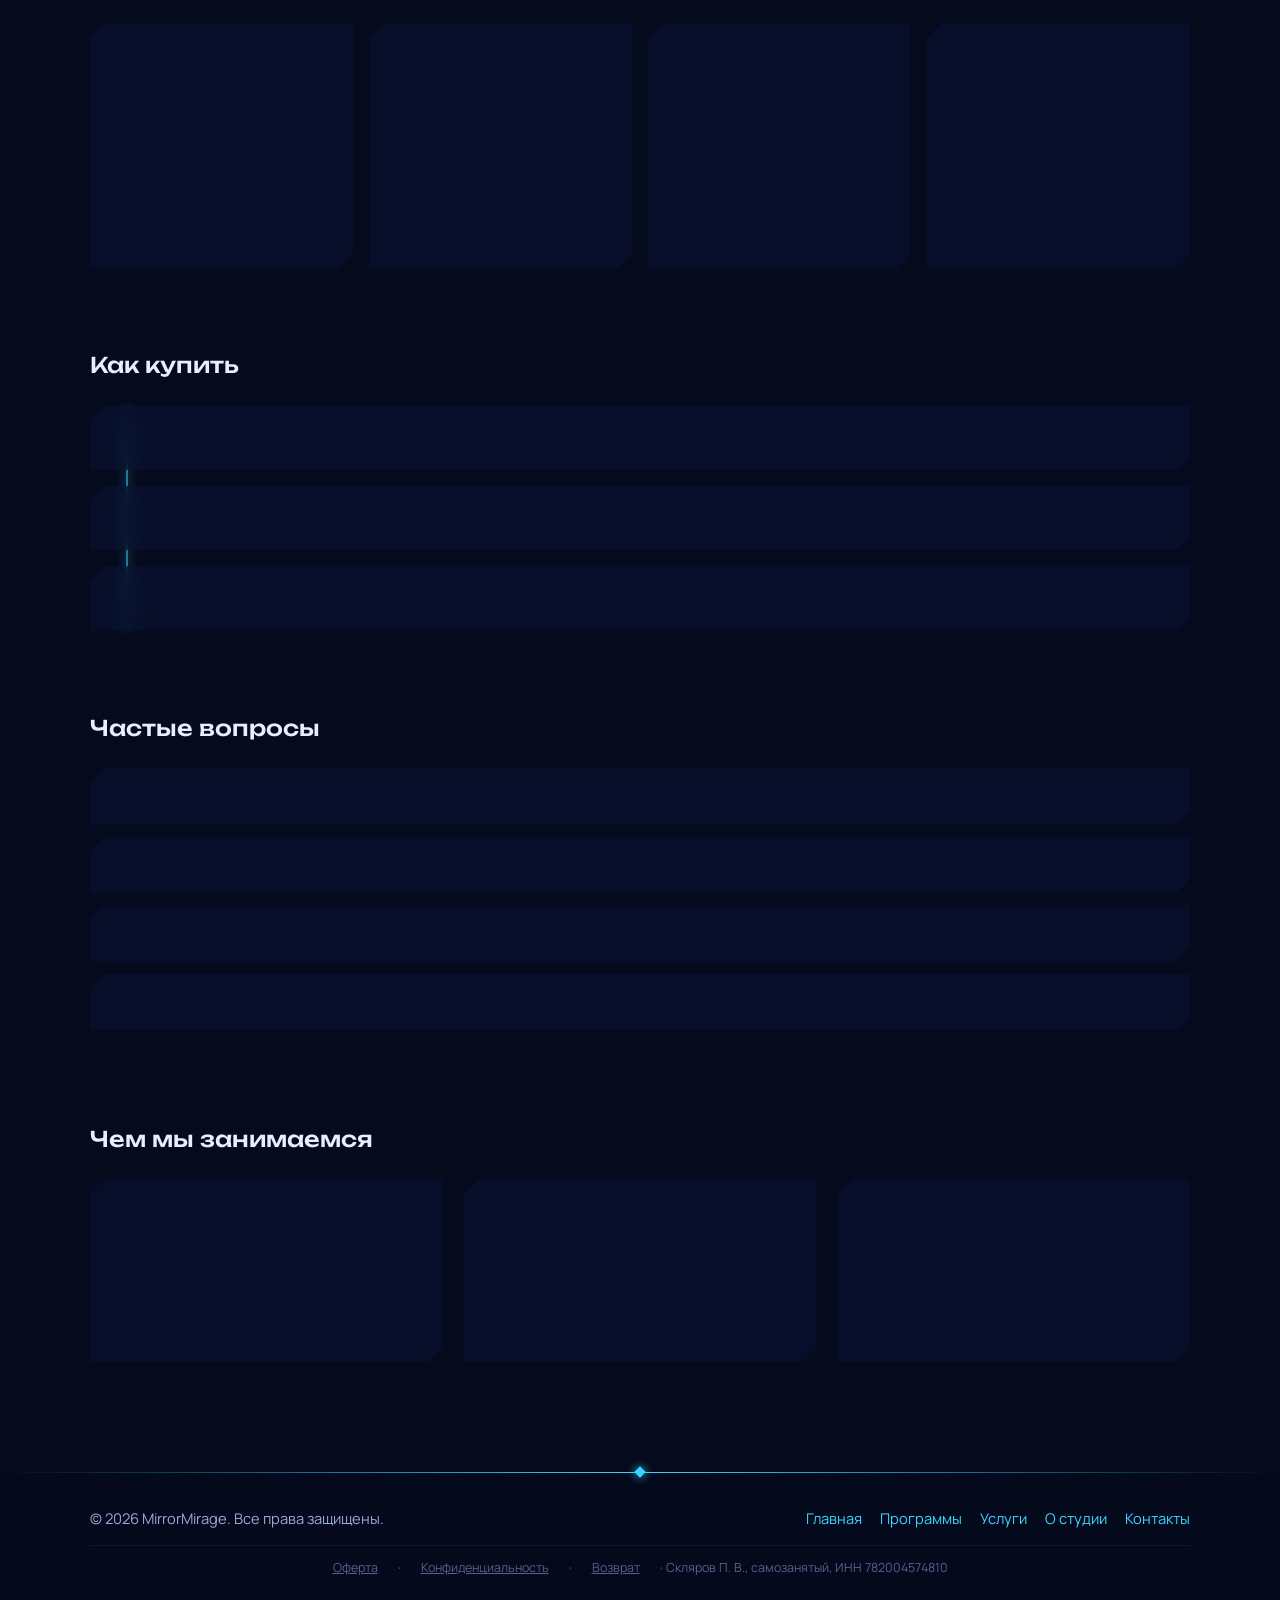
==== commit 982288dd: "Главная: новая структура и кристаллы - порядок блоков: первый экран со стрелкой, полоса доверия со з" ====
--- a/index.html
+++ b/index.html
@@ -8,7 +8,7 @@
   <link rel="icon" type="image/png" href="images/favicon.png">
   <link rel="stylesheet" href="style.css">
   <script>document.documentElement.classList.add('js')</script>
-  <script src="crystals.js" defer></script>
+  <script src="crystals.js" defer onerror="document.documentElement.classList.remove('js')"></script>
 </head>
 <body class="bg-portal">
 
@@ -35,6 +35,18 @@
         <a class="btn ghost" href="services.html">Заказать работу</a>
       </div>
     </div>
+    <a class="scroll-hint" href="#trust" aria-label="Листайте вниз"><span></span></a>
+  </section>
+
+  <section class="block" id="trust">
+    <div class="container">
+      <div class="trust">
+        <div><svg class="gem" viewBox="0 0 24 24" aria-hidden="true" focusable="false"><path class="g1" d="M12 2l8 10-8 10-8-10z"/><path class="g2" d="M12 2l8 10-8 3z"/><path class="g3" d="M12 2L4 12l8 3z"/></svg><b>Ключ сразу</b><span>приходит в Telegram после оплаты</span></div>
+        <div><svg class="gem" viewBox="0 0 24 24" aria-hidden="true" focusable="false"><path class="g1" d="M12 2l8 10-8 10-8-10z"/><path class="g2" d="M12 2l8 10-8 3z"/><path class="g3" d="M12 2L4 12l8 3z"/></svg><b>7 дней бесплатно</b><span>сначала попробуйте, потом платите</span></div>
+        <div><svg class="gem" viewBox="0 0 24 24" aria-hidden="true" focusable="false"><path class="g1" d="M12 2l8 10-8 10-8-10z"/><path class="g2" d="M12 2l8 10-8 3z"/><path class="g3" d="M12 2L4 12l8 3z"/></svg><b>Карта и СБП</b><span>безопасная оплата Robokassa</span></div>
+        <div><svg class="gem" viewBox="0 0 24 24" aria-hidden="true" focusable="false"><path class="g1" d="M12 2l8 10-8 10-8-10z"/><path class="g2" d="M12 2l8 10-8 3z"/><path class="g3" d="M12 2L4 12l8 3z"/></svg><b>Официальный чек</b><span>самозанятый, чек в «Мой налог»</span></div>
+      </div>
+    </div>
   </section>
 
   <section class="block">
@@ -58,11 +70,37 @@
 
   <section class="block">
     <div class="container">
-      <div class="trust">
-        <div><b>Ключ сразу</b><span>приходит в Telegram после оплаты</span></div>
-        <div><b>7 дней бесплатно</b><span>сначала попробуйте, потом платите</span></div>
-        <div><b>Карта и СБП</b><span>безопасная оплата Robokassa</span></div>
-        <div><b>Официальный чек</b><span>самозанятый, чек в «Мой налог»</span></div>
+      <h2>Другие программы</h2>
+      <div class="grid mini">
+      <!-- HOME-CATALOG:START -->
+      <div class="card mini" data-program="sleep-timer">
+        <img class="thumb" src="images/sleep-timer/screens.png" alt="Sleep Timer" loading="lazy">
+        <h3>Sleep Timer</h3>
+        <div class="price">Бесплатно</div>
+        <a href="https://github.com/MirrorMirage-Studio/sleep-timer-downloads/releases/download/v1.4.1/SleepTimer_Setup.exe">Скачать →</a>
+      </div>
+
+      <div class="card mini" data-program="universal-vpn">
+        <div class="placeholder-shot">скриншот программы</div>
+        <h3>MirrorMirage VPN</h3>
+        <div class="price">Скоро бесплатно</div>
+        <a href="contacts.html">Следить →</a>
+      </div>
+
+      <div class="card mini" data-program="manga-translator">
+        <div class="placeholder-shot">скриншот программы</div>
+        <h3>Manga Translator</h3>
+        <div class="price">Скоро в продаже</div>
+        <a href="contacts.html">Следить →</a>
+      </div>
+
+      <div class="card mini" data-program="wallpaper-switcher">
+        <div class="placeholder-shot">скриншот программы</div>
+        <h3>Переключатель обоев</h3>
+        <div class="price">Скоро в продаже</div>
+        <a href="contacts.html">Следить →</a>
+      </div>
+      <!-- HOME-CATALOG:END -->
       </div>
     </div>
   </section>
--- a/style.css
+++ b/style.css
@@ -102,8 +102,9 @@
 /* ---------- Шапка ---------- */
 header.site {
   position: sticky; top: 0; z-index: 10;
-  background: rgba(5, 10, 28, .72);
-  backdrop-filter: blur(12px);
+  background: rgba(5, 10, 28, .6);
+  backdrop-filter: blur(14px) saturate(140%);
+  -webkit-backdrop-filter: blur(14px) saturate(140%);
   border-bottom: 1px solid var(--line);
 }
 header.site .container {
@@ -112,34 +113,58 @@
 }
 .brand { display: flex; align-items: center; gap: 12px; color: var(--text); }
 .brand:hover { text-decoration: none; }
-.brand img { width: 44px; height: 44px; border-radius: 50%; box-shadow: 0 0 18px rgba(56,214,255,.45); }
+.brand img { width: 44px; height: 44px; border-radius: 50%; box-shadow: 0 0 18px rgba(56,214,255,.45); animation: logo-glow 4s ease-in-out infinite; }
+@keyframes logo-glow {
+  0%, 100% { box-shadow: 0 0 18px rgba(56,214,255,.4); }
+  50%      { box-shadow: 0 0 28px rgba(56,214,255,.75); }
+}
 .brand span { letter-spacing: .1em; font-size: .92rem; }
 
-/* Кнопка-бургер: оформляется в задаче 2, пока скрыта */
-.menu-toggle { display: none; }
+/* Кнопка-бургер: видна только на телефоне и только если работает скрипт (см. @media внизу) */
+.menu-toggle {
+  display: none; position: relative; width: 44px; height: 44px; flex: none;
+  border: 1px solid var(--line); border-radius: 12px; background: rgba(47,107,255,.12); cursor: pointer;
+}
+.menu-toggle:hover { border-color: var(--cyan); }
+.menu-toggle:focus-visible { outline: 2px solid var(--cyan); outline-offset: 2px; }
+.menu-toggle span, .menu-toggle span::before, .menu-toggle span::after {
+  position: absolute; height: 2px; border-radius: 2px; background: var(--text);
+  transition: transform .25s, top .25s, background .2s;
+}
+.menu-toggle span { left: 11px; right: 11px; top: 20px; }
+.menu-toggle span::before, .menu-toggle span::after { content: ""; left: 0; right: 0; }
+.menu-toggle span::before { top: -7px; }
+.menu-toggle span::after  { top: 7px; }
+header.site.open .menu-toggle span { background: transparent; }
+header.site.open .menu-toggle span::before { top: 0; transform: rotate(45deg); }
+header.site.open .menu-toggle span::after  { top: 0; transform: rotate(-45deg); }
 
 nav ul { list-style: none; display: flex; gap: 6px; flex-wrap: wrap; }
 nav a {
-  display: block; padding: 8px 14px; border-radius: 999px;
+  position: relative; display: block; padding: 8px 14px; border-radius: 999px;
   color: var(--muted); font-size: .95rem; transition: .2s;
 }
 nav a:hover { color: var(--text); background: rgba(47,107,255,.18); text-decoration: none; }
-nav a.active { color: #fff; background: rgba(47,107,255,.35); box-shadow: 0 0 14px rgba(47,107,255,.5); }
+nav a.active { color: #fff; background: none; }
+/* Грань под активным пунктом: линия 1px с ромбом посередине */
+nav a.active::after {
+  content: ""; position: absolute; left: 14px; right: 14px; bottom: 3px; height: 1px;
+  background: linear-gradient(90deg, transparent, var(--cyan), transparent);
+}
+nav a.active::before {
+  content: ""; position: absolute; left: 50%; bottom: .5px; width: 6px; height: 6px; margin-left: -3px;
+  background: var(--cyan); transform: rotate(45deg); box-shadow: 0 0 8px var(--cyan);
+}
 
 /* ---------- Кнопки ---------- */
 .btn {
-  display: inline-block; padding: 13px 28px; border-radius: 999px;
+  display: inline-block; padding: 13px 28px;
   font-weight: 600; border: 1px solid transparent; cursor: pointer;
-  background: linear-gradient(135deg, var(--blue), var(--cyan));
-  color: #031028; transition: .25s; font-size: 1rem;
-  box-shadow: 0 0 22px rgba(56,214,255,.35);
-}
-.btn:hover { transform: translateY(-2px); box-shadow: 0 0 34px rgba(56,214,255,.6); text-decoration: none; }
-.btn.ghost {
-  background: transparent; color: var(--text);
-  border-color: var(--line); box-shadow: none;
-}
-.btn.ghost:hover { border-color: var(--cyan); box-shadow: 0 0 18px rgba(56,214,255,.3); }
+  background: linear-gradient(135deg, var(--blue), var(--cyan)); background-origin: border-box;
+  color: #031028; transition: transform .25s, filter .25s; font-size: 1rem;
+}
+.btn:hover { transform: translateY(-2px); filter: brightness(1.1); text-decoration: none; }
+.btn.ghost { background: transparent; color: var(--text); }
 
 /* ---------- Главный экран ---------- */
 .hero { text-align: center; padding: 110px 0 90px; }
@@ -174,11 +199,9 @@
 .grid { display: grid; gap: 22px; grid-template-columns: repeat(auto-fit, minmax(260px, 1fr)); }
 
 .card {
-  background: var(--glass); border: 1px solid var(--line);
-  border-radius: 18px; padding: 26px;
-  backdrop-filter: blur(8px); transition: .25s;
-}
-.card:hover { border-color: var(--cyan); box-shadow: 0 0 28px rgba(56,214,255,.18); transform: translateY(-3px); }
+  padding: 26px; transition: transform .25s, background-color .25s;
+}
+.card:hover { transform: translateY(-3px); }
 .card h3 { margin-bottom: 8px; font-size: 1.05rem; }
 .card p { color: var(--muted); margin-bottom: 14px; }
 .card .tag {
@@ -195,12 +218,12 @@
 
 .steps { counter-reset: step; list-style: none; display: grid; gap: 16px; }
 .steps li {
-  counter-increment: step; background: var(--glass); border: 1px solid var(--line);
-  border-radius: 14px; padding: 18px 20px 18px 66px; position: relative;
+  counter-increment: step; padding: 18px 20px 18px 66px;
 }
 .steps li::before {
-  content: counter(step); position: absolute; left: 18px; top: 50%; transform: translateY(-50%);
-  width: 34px; height: 34px; border-radius: 50%; display: grid; place-items: center;
+  content: counter(step); position: absolute; left: 17px; top: 50%; transform: translateY(-50%);
+  width: 38px; height: 38px; display: grid; place-items: center; font-size: .95rem;
+  clip-path: polygon(50% 0, 100% 50%, 50% 100%, 0 50%);   /* номер в ромбе-кристалле */
   background: linear-gradient(135deg, var(--blue), var(--cyan)); color: #031028; font-weight: 700;
 }
 
@@ -211,8 +234,17 @@
 
 /* ---------- Подвал ---------- */
 footer.site {
-  margin-top: 70px; padding: 34px 0; border-top: 1px solid var(--line);
+  position: relative; margin-top: 70px; padding: 34px 0;
   background: rgba(5, 10, 28, .75); color: var(--muted); font-size: .92rem;
+}
+/* Сверху подвала: тонкая светящаяся линия с ромбом-кристаллом по центру */
+footer.site::before {
+  content: ""; position: absolute; top: 0; left: 0; right: 0; height: 1px;
+  background: linear-gradient(90deg, transparent, var(--cyan), transparent);
+}
+footer.site::after {
+  content: ""; position: absolute; top: -4px; left: 50%; width: 8px; height: 8px; margin-left: -4px;
+  background: var(--cyan); transform: rotate(45deg); box-shadow: 0 0 10px var(--cyan);
 }
 footer.site .container { display: flex; justify-content: space-between; gap: 20px; flex-wrap: wrap; align-items: center; }
 footer.site ul { list-style: none; display: flex; gap: 18px; flex-wrap: wrap; }
@@ -221,7 +253,16 @@
 @media (max-width: 640px) {
   body { background-attachment: scroll; }
   .hero { padding: 70px 0 60px; }
-  header.site .container { justify-content: center; }
+  html:not(.js) header.site .container { justify-content: center; }
+}
+
+/* Меню на телефоне: со скриптом — бургер, без скрипта — обычный список */
+@media (max-width: 700px) {
+  .js .menu-toggle { display: block; }
+  .js header.site nav { display: none; width: 100%; order: 3; }
+  .js header.site.open nav { display: block; }
+  .js header.site nav ul { flex-direction: column; gap: 2px; padding: 6px 0 10px; }
+  .js header.site nav a { padding: 12px 14px; }
 }
 
 /* ---------- Баннер главной страницы ----------
@@ -267,7 +308,7 @@
   background: var(--glass); border: 1px solid var(--line); border-radius: 22px;
   padding: 34px; box-shadow: 0 0 40px rgba(47,107,255,.15);
 }
-.showcase img { width: 100%; border-radius: 14px; border: 1px solid var(--line); box-shadow: 0 0 30px rgba(56,214,255,.2); }
+.showcase img { width: 100%; display: block; }
 .showcase .tag { display: inline-block; font-size: .78rem; padding: 3px 10px; border-radius: 999px; background: rgba(56,214,255,.14); color: var(--cyan); }
 .showcase h2 { font-size: 1.6rem; margin: 10px 0; }
 .showcase p { color: var(--muted); margin-bottom: 16px; }
@@ -277,19 +318,163 @@
 .showcase .fine { font-size: .8rem; margin: 12px 0 0; }
 
 .trust { display: grid; gap: 16px; grid-template-columns: repeat(auto-fit, minmax(200px, 1fr)); }
-.trust div { text-align: center; padding: 18px 14px; border: 1px solid var(--line); border-radius: 14px; background: var(--glass); }
+.trust div { text-align: center; padding: 18px 14px; }
 .trust b { display: block; color: var(--cyan); font-size: 1.05rem; margin-bottom: 4px; }
 .trust span { color: var(--muted); font-size: .9rem; }
 
-details.faq { background: var(--glass); border: 1px solid var(--line); border-radius: 14px; padding: 14px 20px; margin-bottom: 12px; }
+details.faq { padding: 14px 20px; margin-bottom: 12px; }
 details.faq summary { cursor: pointer; font-weight: 600; }
 details.faq p { color: var(--muted); margin-top: 10px; }
 
 /* Юридические ссылки: мелко и спокойно, но всегда доступны */
-footer.site .legal { margin-top: 14px; padding-top: 12px; border-top: 1px solid rgba(120,160,255,.1); font-size: .75rem; opacity: .65; justify-content: center; }
-footer.site .legal a { color: var(--muted); text-decoration: underline; }
+footer.site .legal { margin-top: 14px; padding-top: 12px; border-top: 1px solid rgba(120,160,255,.1); font-size: .78rem; color: var(--legal); justify-content: center; transition: color .2s; }
+footer.site .legal:hover { color: var(--muted); }
+footer.site .legal a { color: inherit; text-decoration: underline; }
 footer.site .legal a:hover { color: var(--text); }
 .fine { font-size: .8rem; color: var(--muted); }
 .fine a { color: var(--muted); text-decoration: underline; }
 
 @media (max-width: 800px) { .showcase { grid-template-columns: 1fr; padding: 22px; } }
+
+/* ============================================================
+   Кристальные формы: срезанные углы, рамка-перелив, блик
+   Относится к: .card, .trust div, .steps li, details.faq, .btn,
+   а также рамке скриншота .showcase > a.
+   Как это устроено:
+   - clip-path срезает углы (он же обрезает тени, поэтому свечения у этих блоков нет);
+   - рамку рисует border-image: градиент, угол которого вращается при наведении;
+   - на срезанных углах свет рисуют два маленьких градиента-фона (--glint-*);
+   - блик — полоса ::after, которая один раз проезжает слева направо.
+   ============================================================ */
+@property --edge-angle { syntax: "<angle>"; inherits: false; initial-value: 135deg; }
+
+:root {
+  --glint-tl: linear-gradient(135deg, transparent 50%, var(--facet) 50%, var(--facet) calc(50% + 1.5px), transparent calc(50% + 1.5px));
+  --glint-br: linear-gradient(135deg, transparent calc(50% - 1.5px), var(--facet) calc(50% - 1.5px), var(--facet) 50%, transparent 50%);
+}
+
+.card, .trust div, .steps li, details.faq, .btn.ghost, .showcase > a {
+  --cut: 14px;
+  position: relative; isolation: isolate;
+  border: 1px solid transparent;
+  border-image: linear-gradient(var(--edge-angle), var(--cyan), rgba(47,107,255,.15) 50%, var(--cyan)) 1;
+  background-color: var(--glass);
+  background-image: var(--glint-tl), var(--glint-br);
+  background-size: var(--cut) var(--cut);
+  background-position: 0 0, 100% 100%;
+  background-repeat: no-repeat;
+  background-origin: border-box;
+  background-clip: border-box;
+  backdrop-filter: blur(8px);
+  -webkit-backdrop-filter: blur(8px);
+}
+.btn.ghost { --cut: 10px; background-color: transparent; backdrop-filter: none; }
+.showcase > a { display: block; background-color: transparent; backdrop-filter: none; }
+.showcase > a img { clip-path: polygon(13px 0, 100% 0, 100% calc(100% - 13px), calc(100% - 13px) 100%, 0 100%, 0 13px); }
+
+.card, .trust div, .steps li, details.faq, .showcase > a,
+.btn, .btn.ghost {
+  clip-path: polygon(var(--cut) 0, 100% 0, 100% calc(100% - var(--cut)), calc(100% - var(--cut)) 100%, 0 100%, 0 var(--cut));
+}
+.btn { --cut: 10px; position: relative; isolation: isolate; }
+
+/* Блик */
+.card::after, .trust div::after, .steps li::after, details.faq::after, .showcase > a::after, .btn::after {
+  content: ""; position: absolute; top: 0; bottom: 0; left: 0; width: 40%;
+  pointer-events: none; opacity: 0;
+  background: linear-gradient(100deg, transparent, rgba(160,220,255,.28), transparent);
+  transform: translateX(-110%) skewX(-20deg);
+}
+.card:hover::after, .card:focus-within::after,
+.trust div:hover::after, .steps li:hover::after,
+details.faq:hover::after, details.faq:focus-within::after,
+.showcase > a:hover::after, .showcase > a:focus-visible::after,
+.btn:hover::after, .btn:focus-visible::after { animation: sheen .9s ease-out 1; }
+@keyframes sheen {
+  from { opacity: 1; transform: translateX(-110%) skewX(-20deg); }
+  to   { opacity: 1; transform: translateX(310%) skewX(-20deg); }
+}
+
+/* Перелив рамки при наведении и фокусе */
+.card:hover, .card:focus-within, .trust div:hover, .steps li:hover,
+details.faq:hover, details.faq:focus-within, .btn.ghost:hover, .btn.ghost:focus-visible,
+.showcase > a:hover, .showcase > a:focus-visible { animation: edge-spin 4s linear infinite; }
+@keyframes edge-spin { to { --edge-angle: 495deg; } }
+.card:hover { background-color: rgba(14, 26, 72, .72); }
+
+/* Фокус с клавиатуры: контур внутри кнопки (снаружи его обрезал бы clip-path) */
+.btn:focus-visible { outline: 2px solid #fff; outline-offset: -6px; }
+.showcase > a:focus-visible { outline: 2px solid var(--cyan); outline-offset: -4px; }
+
+/* Людям, которым анимация мешает: ничего не двигается и не бегает */
+@media (prefers-reduced-motion: reduce) {
+  *, *::before, *::after { animation: none !important; transition: none !important; }
+  html { scroll-behavior: auto; }
+}
+
+/* ---------- Холст с кристаллами (создаёт crystals.js) ----------
+   Лежит под текстом блока, клики пропускает. Без скрипта этих правил просто нет. */
+.crystal-host { position: relative; }
+canvas.crystals { position: absolute; inset: 0; width: 100%; height: 100%; pointer-events: none; z-index: 0; }
+.crystal-host > :not(canvas.crystals):not(.scroll-hint) { position: relative; z-index: 1; }
+
+/* Параметр ?reduce-motion — то же, что системная настройка «уменьшить анимацию» (для проверок) */
+html.reduce-motion *, html.reduce-motion *::before, html.reduce-motion *::after { animation: none !important; transition: none !important; }
+
+/* ============================================================
+   Главная страница
+   ============================================================ */
+
+/* Стрелка «листайте» внизу первого экрана */
+.hero-banner { position: relative; }
+.scroll-hint {
+  position: absolute; left: 50%; bottom: 14px; z-index: 1; width: 36px; height: 36px; margin-left: -18px;
+  display: grid; place-items: center; opacity: .8; animation: hint-bob 2.4s ease-in-out infinite;
+}
+.scroll-hint:hover { opacity: 1; text-decoration: none; }
+.scroll-hint span {
+  width: 12px; height: 12px; border-right: 2px solid var(--cyan); border-bottom: 2px solid var(--cyan);
+  transform: rotate(45deg) translate(-2px, -2px); filter: drop-shadow(0 0 6px var(--cyan));
+}
+@keyframes hint-bob { 0%, 100% { transform: translateY(0); } 50% { transform: translateY(8px); } }
+section[id] { scroll-margin-top: 80px; }
+
+/* Значки-кристаллы в полосе доверия */
+.trust .gem { display: block; width: 18px; height: 18px; margin: 0 auto 8px; filter: drop-shadow(0 0 6px rgba(56,214,255,.6)); }
+.gem .g1 { fill: rgba(47,107,255,.45); stroke: var(--cyan); stroke-width: 1; stroke-linejoin: round; }
+.gem .g2 { fill: var(--facet); }
+.gem .g3 { fill: rgba(56,214,255,.55); }
+
+/* Витрина: рамка скриншота наклоняется за мышью (наклон ставит crystals.js) */
+.showcase > a { transition: transform .25s ease-out; }
+
+/* «Другие программы»: компактные карточки (их разметку делает tools/build_catalog.py) */
+.grid.mini { grid-template-columns: repeat(auto-fit, minmax(210px, 1fr)); gap: 16px; }
+.card.mini { padding: 16px; }
+.card.mini > a:first-child { display: block; }
+.card.mini .thumb { display: block; width: 100%; height: 110px; object-fit: cover; object-position: top; margin-bottom: 12px; border-radius: 8px; border: 1px solid var(--line); }
+.card.mini .placeholder-shot { height: 110px; margin-bottom: 12px; }
+.card.mini h3 { font-size: .95rem; margin-bottom: 4px; }
+.card.mini .price { font-size: .95rem; margin: 0 0 8px; color: var(--muted); }
+.card.mini > a:last-child { font-size: .92rem; font-weight: 600; }
+
+/* «Как купить»: светящаяся линия, соединяющая номера шагов */
+.steps { position: relative; }
+.steps::before {
+  content: ""; position: absolute; left: 36px; top: 0; bottom: 0; width: 2px;
+  background: linear-gradient(180deg, transparent, var(--cyan) 14%, var(--cyan) 86%, transparent);
+  box-shadow: 0 0 10px var(--cyan); opacity: .55;
+}
+
+/* Частые вопросы: плавное раскрытие (где браузер не умеет — раскрывается сразу) */
+:root { interpolate-size: allow-keywords; }
+@supports selector(::details-content) {
+  details.faq::details-content { block-size: 0; overflow: hidden; transition: block-size .35s ease, content-visibility .35s allow-discrete; }
+  details.faq[open]::details-content { block-size: auto; }
+}
+
+/* Проявление блоков при прокрутке. Класс reveal-on ставит crystals.js: если он не загрузился, блоки видны сразу */
+.reveal-on section.block { opacity: 0; transform: translateY(16px); transition: opacity .7s ease, transform .7s ease; }
+.reveal-on section.block.shown { opacity: 1; transform: none; }
+@media (prefers-reduced-motion: reduce) { .reveal-on section.block { opacity: 1; transform: none; } }
+html.reduce-motion.reveal-on section.block { opacity: 1; transform: none; }
